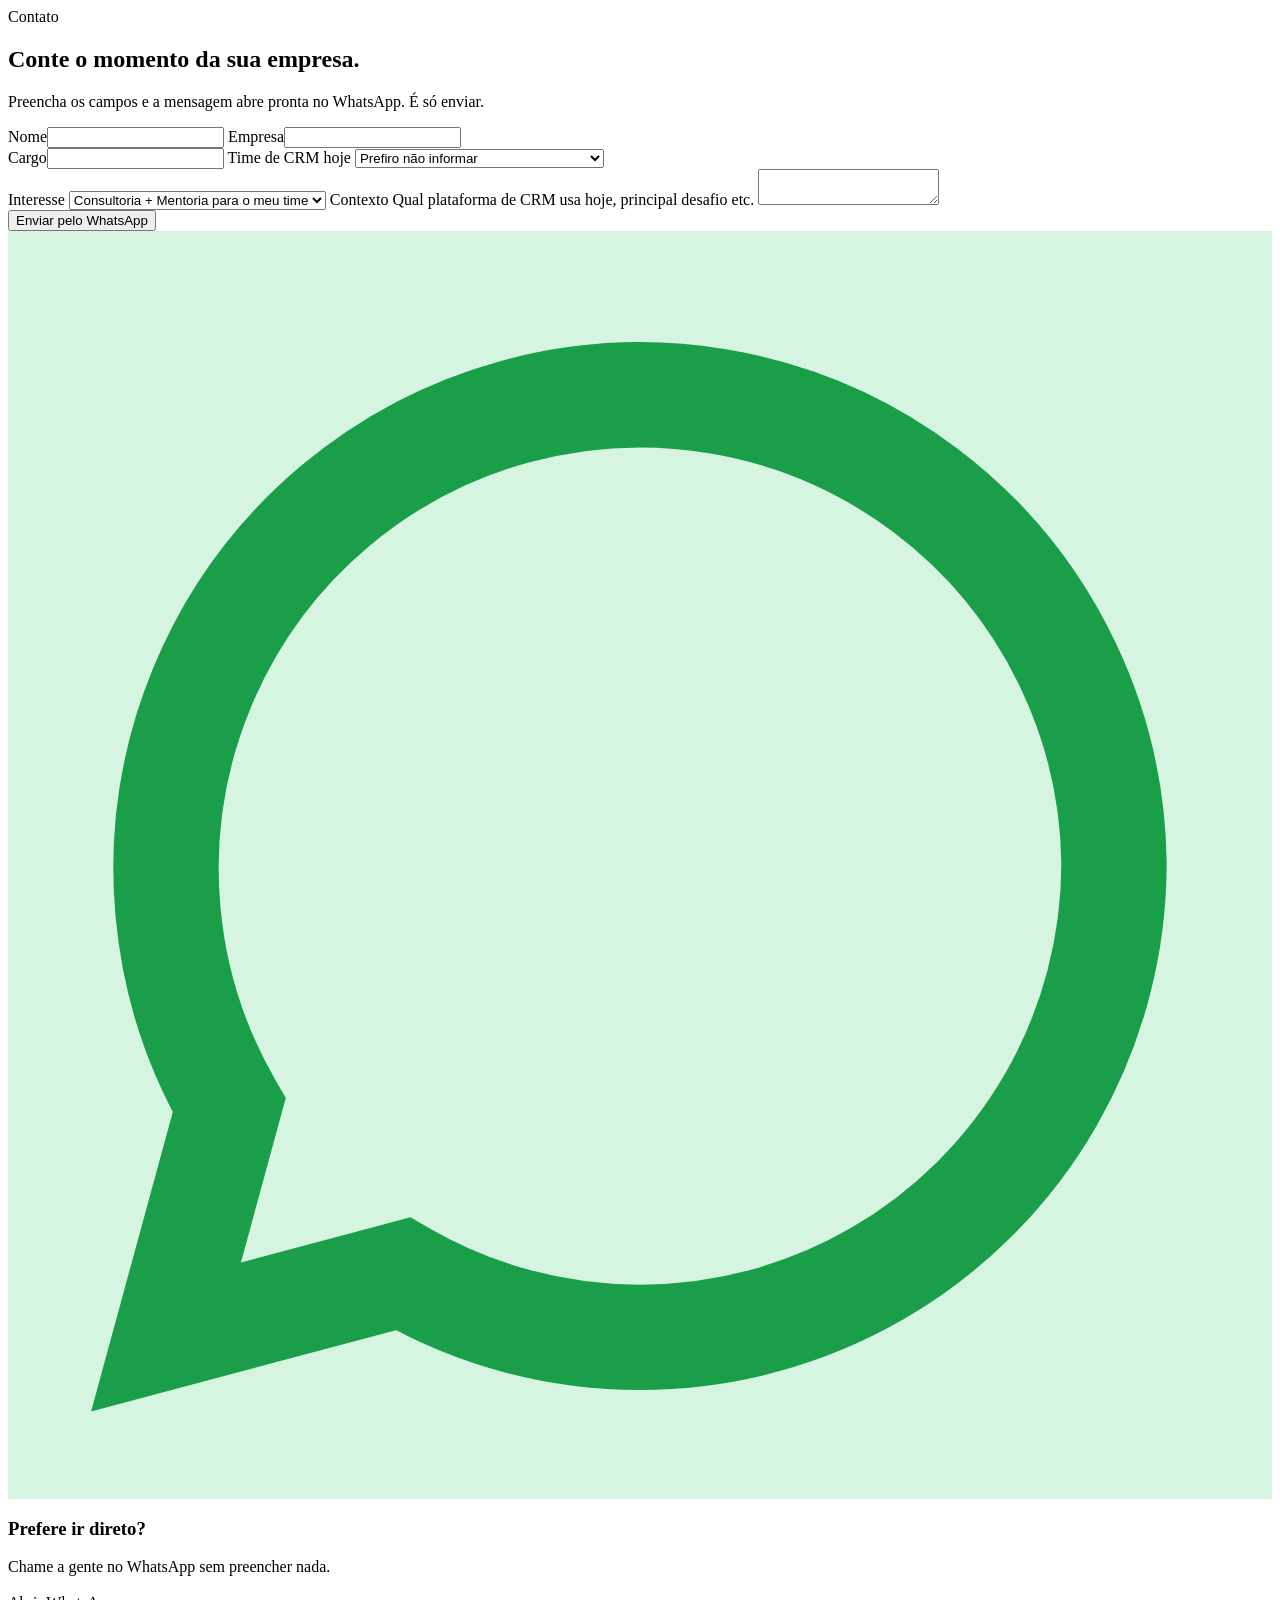
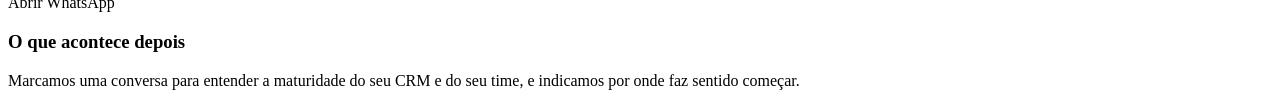
==== contato.html @ 0abe555f "Add files via upload" ====
<!doctype html>
<html lang="pt-BR">
<head>
  <meta charset="utf-8">
  <meta name="viewport" content="width=device-width, initial-scale=1">
  <title>Contato | ModuLAB</title>
  <meta name="description" content="Fale com o ModuLAB pelo WhatsApp e agende uma conversa sobre o CRM da sua empresa.">
  <link rel="icon" href="assets/favicon.svg" type="image/svg+xml">
  <link rel="preconnect" href="https://fonts.googleapis.com">
  <link rel="preconnect" href="https://fonts.gstatic.com" crossorigin>
  <link href="https://fonts.googleapis.com/css2?family=Inter:wght@400;500;600&family=Montserrat:wght@600;700&display=swap" rel="stylesheet">
  <link rel="stylesheet" href="assets/style.css">
</head>
<body>
  <div data-header></div>

  <main>
    <section class="page-hero">
      <div class="wrap">
        <div class="eyebrow">Contato</div>
        <h1>Conte o momento da sua empresa.</h1>
        <p class="lead">Preencha os campos e a mensagem abre pronta no WhatsApp. É só enviar.</p>
      </div>
    </section>

    <section>
      <div class="wrap split" style="align-items:start">
        <form id="contact-form" class="form">
          <div class="row">
            <label>Nome<input name="nome" required autocomplete="name"></label>
            <label>Empresa<input name="empresa" required autocomplete="organization"></label>
          </div>
          <div class="row">
            <label>Cargo<input name="cargo" autocomplete="organization-title"></label>
            <label>Time de CRM hoje
              <select name="time">
                <option value="">Prefiro não informar</option>
                <option>Ainda não temos, estamos planejando</option>
                <option>1 analista</option>
                <option>Time de 2 a 5 pessoas</option>
                <option>Time com mais de 5 pessoas</option>
              </select>
            </label>
          </div>
          <label>Interesse
            <select name="interesse" required>
              <option>Consultoria + Mentoria para o meu time</option>
              <option>Comunidade ModuLAB</option>
              <option>Materiais e trilhas</option>
              <option>Sou profissional de CRM</option>
              <option>Ainda não sei</option>
            </select>
          </label>
          <label>Contexto <span class="hint">Qual plataforma de CRM usa hoje, principal desafio etc.</span>
            <textarea name="mensagem"></textarea>
          </label>
          <div><button class="btn" type="submit">Enviar pelo WhatsApp</button></div>
        </form>

        <div class="contact-side">
          <div class="card">
            <div class="icon" style="background:#d6f5e1;color:#1a9e4a"><svg viewBox="0 0 24 24" fill="none" stroke="currentColor" stroke-width="2"><path d="M21 12a9 9 0 0 1-13.5 7.8L3 21l1.2-4.4A9 9 0 1 1 21 12z"/></svg></div>
            <h3>Prefere ir direto?</h3>
            <p style="margin-bottom:18px">Chame a gente no WhatsApp sem preencher nada.</p>
            <a class="btn ghost sm" data-wa>Abrir WhatsApp</a>
          </div>
          <div class="card">
            <h3>O que acontece depois</h3>
            <p>Marcamos uma conversa para entender a maturidade do seu CRM e do seu time, e indicamos por onde faz sentido começar.</p>
          </div>
        </div>
      </div>
    </section>
  </main>

  <div data-footer></div>
  <script src="assets/main.js"></script>
</body>
</html>
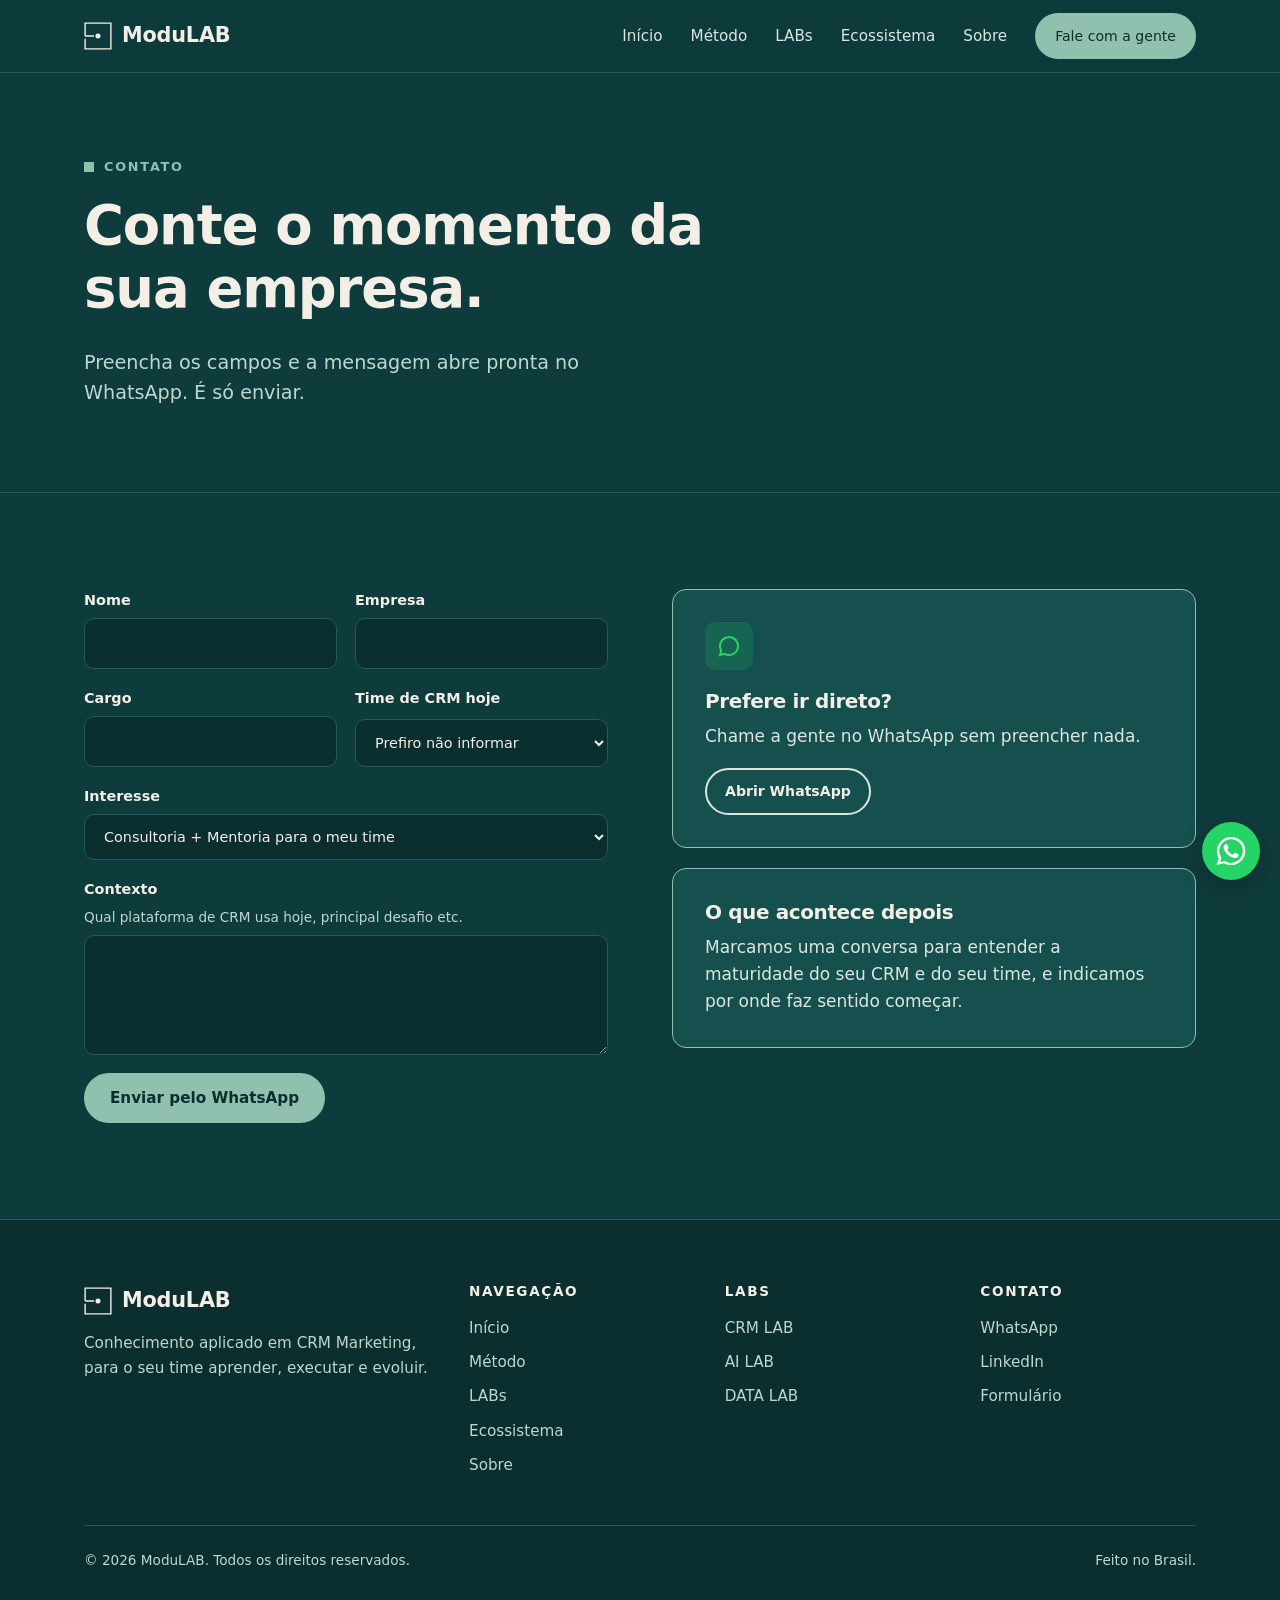
==== commit 4619eaf5: "Ajustes de cor em Sobre e Contato" ====
--- a/contato.html
+++ b/contato.html
@@ -59,7 +59,7 @@
 
         <div class="contact-side">
           <div class="card">
-            <div class="icon" style="background:#d6f5e1;color:#1a9e4a"><svg viewBox="0 0 24 24" fill="none" stroke="currentColor" stroke-width="2"><path d="M21 12a9 9 0 0 1-13.5 7.8L3 21l1.2-4.4A9 9 0 1 1 21 12z"/></svg></div>
+            <div class="icon" style="background:rgba(37,211,102,.15);color:#25d366"><svg viewBox="0 0 24 24" fill="none" stroke="currentColor" stroke-width="2"><path d="M21 12a9 9 0 0 1-13.5 7.8L3 21l1.2-4.4A9 9 0 1 1 21 12z"/></svg></div>
             <h3>Prefere ir direto?</h3>
             <p style="margin-bottom:18px">Chame a gente no WhatsApp sem preencher nada.</p>
             <a class="btn ghost sm" data-wa>Abrir WhatsApp</a>
--- a/assets/style.css
+++ b/assets/style.css
@@ -0,0 +1,393 @@
+:root {
+  --petroleo: #0e3b3c;
+  --petroleo-900: #0b2e2f;
+  --petroleo-700: #15504f;
+  --petroleo-100: #dce6df;
+  --offwhite: #f3efe6;
+  --paper: #faf8f3;
+  --ink: #0b2e2f;
+  --muted: #4a6260;
+  --line: #d6dcd3;
+  --accent: #8fc1ae;
+  --sand: #c9b98f;
+  --radius: 14px;
+  --max: 1160px;
+  --font-head: "Montserrat", system-ui, sans-serif;
+  --font-body: "Inter", system-ui, sans-serif;
+}
+
+* { box-sizing: border-box; }
+html { scroll-behavior: smooth; }
+body {
+  margin: 0;
+  background: var(--offwhite);
+  color: var(--ink);
+  font-family: var(--font-body);
+  font-size: 17px;
+  line-height: 1.6;
+  -webkit-font-smoothing: antialiased;
+}
+img, svg { max-width: 100%; display: block; }
+a { color: inherit; }
+h1, h2, h3, h4 { font-family: var(--font-head); line-height: 1.15; margin: 0 0 .5em; letter-spacing: -0.02em; }
+h1 { font-size: clamp(2.3rem, 5.5vw, 4rem); font-weight: 700; }
+h2 { font-size: clamp(1.8rem, 3.6vw, 2.6rem); font-weight: 700; }
+h3 { font-size: 1.25rem; font-weight: 600; }
+p { margin: 0 0 1em; }
+
+.wrap { max-width: var(--max); margin: 0 auto; padding: 0 24px; }
+.eyebrow {
+  display: inline-flex; align-items: center; gap: 10px;
+  font-family: var(--font-head); font-size: .8rem; font-weight: 600;
+  letter-spacing: .14em; text-transform: uppercase; color: var(--petroleo-700);
+  margin-bottom: 18px;
+}
+.eyebrow::before { content: ""; width: 10px; height: 10px; background: var(--accent); }
+.lead { font-size: 1.2rem; color: var(--muted); max-width: 46ch; }
+
+/* Header */
+.site-header {
+  position: sticky; top: 0; z-index: 50;
+  background: rgba(243, 239, 230, .92);
+  backdrop-filter: blur(10px);
+  border-bottom: 1px solid var(--line);
+}
+.nav { display: flex; align-items: center; justify-content: space-between; height: 72px; }
+.logo { display: flex; align-items: center; gap: 10px; text-decoration: none; font-family: var(--font-head); font-weight: 700; font-size: 1.3rem; color: var(--petroleo); }
+.logo b { color: var(--ink); font-weight: 700; }
+.logo-mark { width: 30px; height: 30px; }
+.nav-links { display: flex; align-items: center; gap: 28px; list-style: none; margin: 0; padding: 0; }
+.nav-links a { text-decoration: none; font-weight: 500; font-size: .95rem; color: var(--muted); }
+.nav-links a:hover, .nav-links a[aria-current="page"] { color: var(--petroleo); }
+.nav-toggle { display: none; background: none; border: 0; padding: 8px; cursor: pointer; color: var(--ink); }
+
+/* Buttons */
+.btn {
+  display: inline-flex; align-items: center; justify-content: center; gap: 10px;
+  padding: 14px 24px; border-radius: 999px; border: 2px solid var(--petroleo);
+  background: var(--petroleo); color: var(--paper);
+  font-family: var(--font-head); font-weight: 600; font-size: .95rem;
+  text-decoration: none; cursor: pointer; transition: transform .15s, background .15s;
+}
+.btn:hover { background: var(--petroleo-900); border-color: var(--petroleo-900); transform: translateY(-1px); }
+.btn.ghost { background: transparent; color: var(--petroleo); }
+.btn.ghost:hover { background: var(--petroleo); color: var(--paper); }
+.btn.light { background: var(--paper); color: var(--petroleo); border-color: var(--paper); }
+.btn.light:hover { background: var(--accent); border-color: var(--accent); color: var(--ink); }
+.btn.sm { padding: 10px 18px; font-size: .88rem; }
+.btn svg { width: 18px; height: 18px; }
+
+/* Sections */
+section { padding: 96px 0; }
+.section-head { max-width: 680px; margin-bottom: 56px; }
+.section-head p { color: var(--muted); font-size: 1.1rem; }
+.dark { background: var(--petroleo); color: var(--offwhite); }
+.dark .eyebrow { color: var(--accent); }
+.dark .section-head p, .dark .lead { color: #bfd8ce; }
+.paper { background: var(--paper); }
+
+/* Hero */
+.hero { padding: 88px 0 96px; overflow: hidden; }
+.hero-grid { display: grid; grid-template-columns: 1.15fr .85fr; gap: 56px; align-items: center; }
+.hero h1 span { color: var(--petroleo); }
+.hero .actions { display: flex; flex-wrap: wrap; gap: 14px; margin-top: 32px; }
+.hero-art { aspect-ratio: 1; }
+.page-hero { padding: 80px 0 64px; border-bottom: 1px solid var(--line); }
+.page-hero h1 { font-size: clamp(2.1rem, 4.6vw, 3.4rem); max-width: 18ch; }
+
+/* Grids & cards */
+.grid { display: grid; gap: 24px; }
+.g2 { grid-template-columns: repeat(2, 1fr); }
+.g3 { grid-template-columns: repeat(3, 1fr); }
+.g4 { grid-template-columns: repeat(4, 1fr); }
+.card {
+  background: var(--paper); border: 1px solid var(--line); border-radius: var(--radius);
+  padding: 32px; position: relative;
+}
+.card p { color: var(--muted); margin: 0; }
+.dark .card { background: var(--petroleo-900); border-color: #1d5e5c; }
+.dark .card p { color: #bfd8ce; }
+.card .icon {
+  width: 48px; height: 48px; border-radius: 10px; background: var(--petroleo-100);
+  color: var(--petroleo); display: grid; place-items: center; margin-bottom: 20px;
+}
+.card .icon svg { width: 24px; height: 24px; }
+.tag {
+  display: inline-block; font-family: var(--font-head); font-size: .75rem; font-weight: 600;
+  letter-spacing: .08em; text-transform: uppercase; padding: 5px 10px; border-radius: 6px;
+  background: var(--petroleo-100); color: var(--petroleo);
+}
+
+/* Stats / problem strip */
+.strip { display: grid; grid-template-columns: repeat(3, 1fr); border-top: 1px solid var(--line); border-bottom: 1px solid var(--line); }
+.strip > div { padding: 36px 28px; border-right: 1px solid var(--line); }
+.strip > div:last-child { border-right: 0; }
+.strip strong { display: block; font-family: var(--font-head); font-size: 1.15rem; margin-bottom: 6px; }
+.strip p { color: var(--muted); margin: 0; font-size: .97rem; }
+
+/* Method steps */
+.steps { display: grid; grid-template-columns: repeat(3, 1fr); gap: 0; counter-reset: step; border-top: 1px solid #1d5e5c; }
+.dark .steps .step { border-color: #1d5e5c; }
+.step { padding: 36px 32px 36px 0; border-bottom: 1px solid var(--line); }
+.steps .step:not(:nth-child(3n+1)) { padding-left: 32px; border-left: 1px solid var(--line); }
+.dark .steps .step:not(:nth-child(3n+1)) { border-left-color: #1d5e5c; }
+.step::before {
+  counter-increment: step; content: "0" counter(step);
+  display: block; font-family: var(--font-head); font-weight: 700; font-size: .9rem;
+  color: var(--accent); margin-bottom: 14px;
+}
+.step h3 { margin-bottom: 8px; }
+.step p { margin: 0; color: var(--muted); }
+.dark .step p { color: #bfd8ce; }
+
+/* Method detailed list */
+.method-list { display: grid; gap: 0; }
+.method-item { display: grid; grid-template-columns: 120px 1fr 1fr; gap: 32px; padding: 40px 0; border-top: 1px solid var(--line); }
+.method-item .num { font-family: var(--font-head); font-size: 3rem; font-weight: 700; color: var(--petroleo); line-height: 1; }
+.method-item ul { margin: 0; padding-left: 18px; color: var(--muted); }
+.method-item li { margin-bottom: 6px; }
+
+/* LABs */
+.lab { display: flex; flex-direction: column; gap: 14px; }
+.lab .lab-name { font-family: var(--font-head); font-size: 2rem; font-weight: 700; color: var(--petroleo); }
+.dark .lab .lab-name { color: var(--paper); }
+.lab ul { margin: 6px 0 0; padding-left: 18px; color: var(--muted); }
+.dark .lab ul { color: #bfd8ce; }
+.lab-block { display: grid; grid-template-columns: .9fr 1.1fr; gap: 56px; padding: 64px 0; border-top: 1px solid var(--line); align-items: start; }
+.lab-block:first-of-type { border-top: 0; padding-top: 0; }
+.lab-block .lab-badge { font-family: var(--font-head); font-weight: 700; font-size: clamp(3rem, 8vw, 5.5rem); line-height: 1; color: var(--petroleo); letter-spacing: -0.04em; }
+.lab-block .lab-badge small { display: block; font-size: 1rem; letter-spacing: .12em; text-transform: uppercase; color: var(--muted); margin-top: 12px; }
+
+/* Programs */
+.program { display: flex; flex-direction: column; }
+.program .duration { font-family: var(--font-head); font-size: 2.4rem; font-weight: 700; color: var(--petroleo); line-height: 1; margin: 16px 0 4px; }
+.program .duration small { font-size: 1rem; font-weight: 600; color: var(--muted); }
+.program ul { list-style: none; padding: 0; margin: 20px 0 28px; flex: 1; }
+.program li { padding: 9px 0 9px 28px; border-top: 1px solid var(--line); position: relative; font-size: .95rem; color: var(--muted); }
+.program li::before { content: ""; position: absolute; left: 0; top: 16px; width: 10px; height: 10px; background: var(--petroleo); }
+.program.featured { background: var(--petroleo); color: var(--offwhite); border-color: var(--petroleo); }
+.program.featured .duration, .program.featured h3 { color: var(--paper); }
+.program.featured .duration small, .program.featured p, .program.featured li { color: #bfd8ce; }
+.program.featured li { border-top-color: #1d5e5c; }
+.program.featured li::before { background: var(--accent); }
+.program.featured .tag { background: var(--accent); color: var(--ink); }
+
+/* Audience */
+.audience { display: flex; flex-wrap: wrap; gap: 10px; margin-top: 24px; }
+.audience span { padding: 10px 18px; border: 1px solid var(--line); border-radius: 999px; background: var(--paper); font-weight: 500; font-size: .95rem; }
+
+/* Split */
+.split { display: grid; grid-template-columns: 1fr 1fr; gap: 64px; align-items: center; }
+
+/* FAQ */
+.faq details { border-top: 1px solid var(--line); padding: 22px 0; }
+.faq details:last-child { border-bottom: 1px solid var(--line); }
+.faq summary { cursor: pointer; font-family: var(--font-head); font-weight: 600; font-size: 1.1rem; list-style: none; display: flex; justify-content: space-between; gap: 20px; }
+.faq summary::-webkit-details-marker { display: none; }
+.faq summary::after { content: "+"; font-size: 1.5rem; line-height: 1; color: var(--petroleo); }
+.faq details[open] summary::after { content: "–"; }
+.faq details p { margin: 14px 0 0; color: var(--muted); max-width: 70ch; }
+
+/* CTA */
+.cta { background: var(--petroleo); color: var(--offwhite); border-radius: 24px; padding: 64px; display: grid; grid-template-columns: 1.4fr 1fr; gap: 40px; align-items: center; position: relative; overflow: hidden; }
+.cta h2 { color: var(--paper); margin-bottom: 12px; }
+.cta p { color: #bfd8ce; margin: 0; }
+.cta .actions { display: flex; justify-content: flex-end; flex-wrap: wrap; gap: 12px; position: relative; z-index: 1; }
+.cta-shapes { position: absolute; right: -40px; top: -40px; width: 260px; opacity: .18; }
+
+/* Form */
+.form { display: grid; gap: 18px; }
+.form .row { display: grid; grid-template-columns: 1fr 1fr; gap: 18px; }
+.form label { display: grid; gap: 6px; font-weight: 600; font-size: .9rem; }
+.form input, .form select, .form textarea {
+  font: inherit; font-weight: 400; padding: 13px 15px; border: 1px solid var(--line);
+  border-radius: 10px; background: var(--paper); color: var(--ink); width: 100%;
+}
+.form input:focus, .form select:focus, .form textarea:focus { outline: 2px solid var(--petroleo); outline-offset: 1px; border-color: var(--petroleo); }
+.form textarea { min-height: 120px; resize: vertical; }
+.form .hint { font-size: .85rem; color: var(--muted); font-weight: 400; }
+.contact-side { display: grid; gap: 20px; }
+
+/* Footer */
+.site-footer { background: var(--petroleo-900); color: #bfd8ce; padding: 64px 0 32px; font-size: .95rem; }
+.footer-grid { display: grid; grid-template-columns: 1.6fr 1fr 1fr 1fr; gap: 40px; margin-bottom: 48px; }
+.site-footer .logo { color: var(--paper); margin-bottom: 14px; }
+.site-footer .logo b { color: var(--accent); }
+.site-footer h4 { color: var(--paper); font-size: .85rem; letter-spacing: .12em; text-transform: uppercase; margin-bottom: 16px; }
+.site-footer ul { list-style: none; padding: 0; margin: 0; display: grid; gap: 10px; }
+.site-footer a { text-decoration: none; }
+.site-footer a:hover { color: var(--accent); }
+.footer-bottom { border-top: 1px solid #1d5e5c; padding-top: 24px; display: flex; justify-content: space-between; flex-wrap: wrap; gap: 12px; font-size: .85rem; }
+
+/* WhatsApp float */
+.wa-float {
+  position: fixed; right: 20px; bottom: 20px; z-index: 60; width: 58px; height: 58px; border-radius: 50%;
+  background: #25d366; color: #fff; display: grid; place-items: center;
+  box-shadow: 0 8px 24px rgba(0, 0, 0, .2); transition: transform .15s;
+}
+.wa-float:hover { transform: scale(1.06); }
+.wa-float svg { width: 30px; height: 30px; }
+
+/* Responsive */
+@media (max-width: 960px) {
+  .hero-grid, .split, .cta, .lab-block { grid-template-columns: 1fr; }
+  .hero-art { max-width: 380px; }
+  .g3, .g4 { grid-template-columns: repeat(2, 1fr); }
+  .steps { grid-template-columns: repeat(2, 1fr); }
+  .steps .step, .steps .step:not(:nth-child(3n+1)) { padding: 32px 24px 32px 0; border-left: 0; }
+  .steps .step:nth-child(even) { padding-left: 24px; border-left: 1px solid var(--line); }
+  .dark .steps .step:nth-child(even) { border-left-color: #1d5e5c; }
+  .method-item { grid-template-columns: 80px 1fr; }
+  .method-item > :last-child { grid-column: 2; }
+  .footer-grid { grid-template-columns: 1fr 1fr; }
+  .cta .actions { justify-content: flex-start; }
+}
+@media (max-width: 760px) {
+  body { font-size: 16px; }
+  .wrap { padding: 0 16px; }
+  section { padding: 64px 0; }
+  .nav-toggle { display: block; }
+  .nav-links {
+    display: none; position: absolute; top: 72px; left: 0; right: 0; flex-direction: column; align-items: stretch;
+    gap: 0; background: var(--offwhite); border-bottom: 1px solid var(--line); padding: 8px 16px 20px;
+  }
+  .nav-links.open { display: flex; }
+  .nav-links li a { display: block; padding: 12px 0; }
+  .nav-links .btn { margin-top: 8px; width: 100%; }
+  .g2, .g3, .g4, .strip, .form .row { grid-template-columns: 1fr; }
+  .strip > div { border-right: 0; border-bottom: 1px solid var(--line); padding: 24px 0; }
+  .strip > div:last-child { border-bottom: 0; }
+  .steps { grid-template-columns: 1fr; }
+  .steps .step, .steps .step:nth-child(even) { padding: 28px 0; border-left: 0; }
+  .method-item { grid-template-columns: 1fr; gap: 12px; }
+  .method-item > :last-child { grid-column: auto; }
+  .card { padding: 24px; }
+  .cta { padding: 40px 24px; }
+  .footer-grid { grid-template-columns: 1fr; }
+  .hero { padding: 56px 0 64px; }
+}
+
+/* ===== Identidade ModuLAB ===== */
+.logo { font-weight: 600; letter-spacing: -0.01em; color: var(--petroleo); }
+.logo-mark { width: 28px; height: 28px; }
+.site-footer .logo { color: var(--offwhite); }
+
+.hero-mark { color: var(--petroleo); }
+.hero-mark .dot { fill: var(--accent); }
+
+/* Posicionamento: nem agência, nem curso, nem consultoria */
+.compare { display: grid; grid-template-columns: repeat(4, 1fr); gap: 16px; }
+.compare .card h3 { margin-bottom: 10px; }
+.compare .card.us { background: var(--petroleo); border-color: var(--petroleo); }
+.compare .card.us h3 { color: var(--accent); }
+.compare .card.us p { color: var(--offwhite); }
+.compare .card:not(.us) h3 { color: var(--muted); text-decoration: line-through; text-decoration-color: var(--accent); text-decoration-thickness: 2px; }
+
+/* Ciclo de aprendizado */
+.cycle { display: flex; flex-wrap: wrap; gap: 10px; align-items: center; margin-top: 28px; }
+.cycle span { padding: 10px 18px; border-radius: 999px; border: 1px solid var(--accent); font-family: var(--font-head); font-weight: 600; font-size: .95rem; }
+.dark .cycle span { color: var(--offwhite); }
+.cycle i { color: var(--accent); font-style: normal; }
+
+/* Citação */
+.quote { font-family: var(--font-head); font-weight: 600; font-size: clamp(1.5rem, 3vw, 2.2rem); line-height: 1.3; max-width: 26ch; letter-spacing: -0.02em; margin: 0; }
+.quote::before { content: "“"; color: var(--accent); }
+.quote::after { content: "”"; color: var(--accent); }
+
+/* Duas colunas: seu time / ModuLAB */
+.duo { display: grid; grid-template-columns: 1fr auto 1fr; gap: 24px; align-items: stretch; }
+.duo .plus { align-self: center; font-family: var(--font-head); font-size: 2.5rem; font-weight: 700; color: var(--accent); }
+.duo ul { list-style: none; padding: 0; margin: 16px 0 0; }
+.duo li { padding: 10px 0 10px 26px; border-top: 1px solid var(--line); position: relative; color: var(--muted); }
+.duo li::before { content: ""; position: absolute; left: 0; top: 19px; width: 9px; height: 9px; border-radius: 50%; background: var(--accent); }
+
+@media (max-width: 960px) {
+  .compare { grid-template-columns: repeat(2, 1fr); }
+  .duo { grid-template-columns: 1fr; }
+  .duo .plus { justify-self: center; }
+}
+@media (max-width: 760px) {
+  .compare { grid-template-columns: 1fr; }
+}
+
+/* ===== Tema escuro, igual à apresentação (fundo verde) ===== */
+:root {
+  --bg: #0e3b3c;        /* fundo dos slides */
+  --bg-alt: #0b2e2f;    /* seções alternadas */
+  --surface: #15504f;   /* cartões */
+  --text: #f3efe6;
+  --text-soft: #dce6df;
+  --muted: #bfd8ce;
+  --line: #1d5e5c;
+}
+body { background: var(--bg); color: var(--text); }
+.paper, .dark { background: var(--bg-alt); color: var(--text); }
+.eyebrow, .dark .eyebrow { color: var(--accent); }
+.lead, .section-head p, .dark .lead, .dark .section-head p { color: var(--muted); }
+.hero h1 span { color: var(--accent); }
+.page-hero { border-bottom-color: var(--line); }
+
+/* Topo */
+.site-header { background: rgba(14, 59, 60, .92); border-bottom-color: var(--line); }
+.logo, .site-footer .logo { color: var(--text); }
+.nav-links a { color: var(--text-soft); }
+.nav-links a:hover, .nav-links a[aria-current="page"] { color: var(--accent); }
+.nav-toggle { color: var(--text); }
+.nav-links a.btn, .nav-links a.btn:hover { color: var(--bg-alt); }
+
+/* Botões */
+.btn { background: var(--accent); border-color: var(--accent); color: var(--bg-alt); }
+.btn:hover { background: var(--text); border-color: var(--text); color: var(--bg-alt); }
+.btn.ghost { background: transparent; border-color: var(--text-soft); color: var(--text); }
+.btn.ghost:hover { background: var(--text); border-color: var(--text); color: var(--bg-alt); }
+.btn.light { background: var(--text); border-color: var(--text); color: var(--bg-alt); }
+.btn.light:hover { background: var(--accent); border-color: var(--accent); color: var(--bg-alt); }
+
+/* Cartões: verde mais claro com contorno menta, como nos slides */
+.card, .dark .card { background: var(--surface); border: 1.5px solid var(--accent); }
+.card h3 { color: var(--text); }
+.card p, .dark .card p { color: var(--text-soft); }
+.card .icon { background: rgba(143, 193, 174, .16); color: var(--accent); }
+.tag { background: var(--accent); color: var(--bg-alt); }
+.lab .lab-name, .dark .lab .lab-name { color: var(--text); }
+.lab-block { border-top-color: var(--line); }
+.lab-block .lab-badge { color: var(--accent); }
+.lab-block .lab-badge small { color: var(--muted); }
+.method-item { border-top-color: var(--line); }
+.method-item .num { color: var(--accent); }
+.method-item p, .method-item ul { color: var(--text-soft); }
+.step { border-bottom-color: var(--line); }
+.steps .step:not(:nth-child(3n+1)), .steps .step:nth-child(even) { border-left-color: var(--line); }
+.step p { color: var(--text-soft); }
+
+/* Posicionamento */
+.compare .card:not(.us) h3 { color: var(--muted); }
+.compare .card.us { background: var(--accent); border-color: var(--accent); }
+.compare .card.us h3, .compare .card.us p { color: var(--bg-alt); }
+
+/* Seu time + ModuLAB */
+.duo li { border-top-color: var(--line); color: var(--text-soft); }
+.quote { color: var(--text); }
+.cycle span { color: var(--text); }
+.hero-mark { color: var(--text); }
+
+/* Chamada final */
+.cta { background: var(--surface); border: 1.5px solid var(--accent); }
+.cta h2 { color: var(--text); }
+.cta p { color: var(--text-soft); }
+
+/* Formulário */
+.form input, .form select, .form textarea { background: var(--bg-alt); border-color: var(--line); color: var(--text); }
+.form select option { background: var(--bg-alt); color: var(--text); }
+.form input:focus, .form select:focus, .form textarea:focus { outline-color: var(--accent); border-color: var(--accent); }
+.form .hint { color: var(--muted); }
+
+/* Rodapé */
+.site-footer { background: var(--bg-alt); border-top: 1px solid var(--line); color: var(--muted); }
+.site-footer h4 { color: var(--text); }
+.footer-bottom { border-top-color: var(--line); }
+
+@media (max-width: 760px) {
+  .nav-links { background: var(--bg); border-bottom-color: var(--line); }
+  .strip > div { border-bottom-color: var(--line); }
+}
